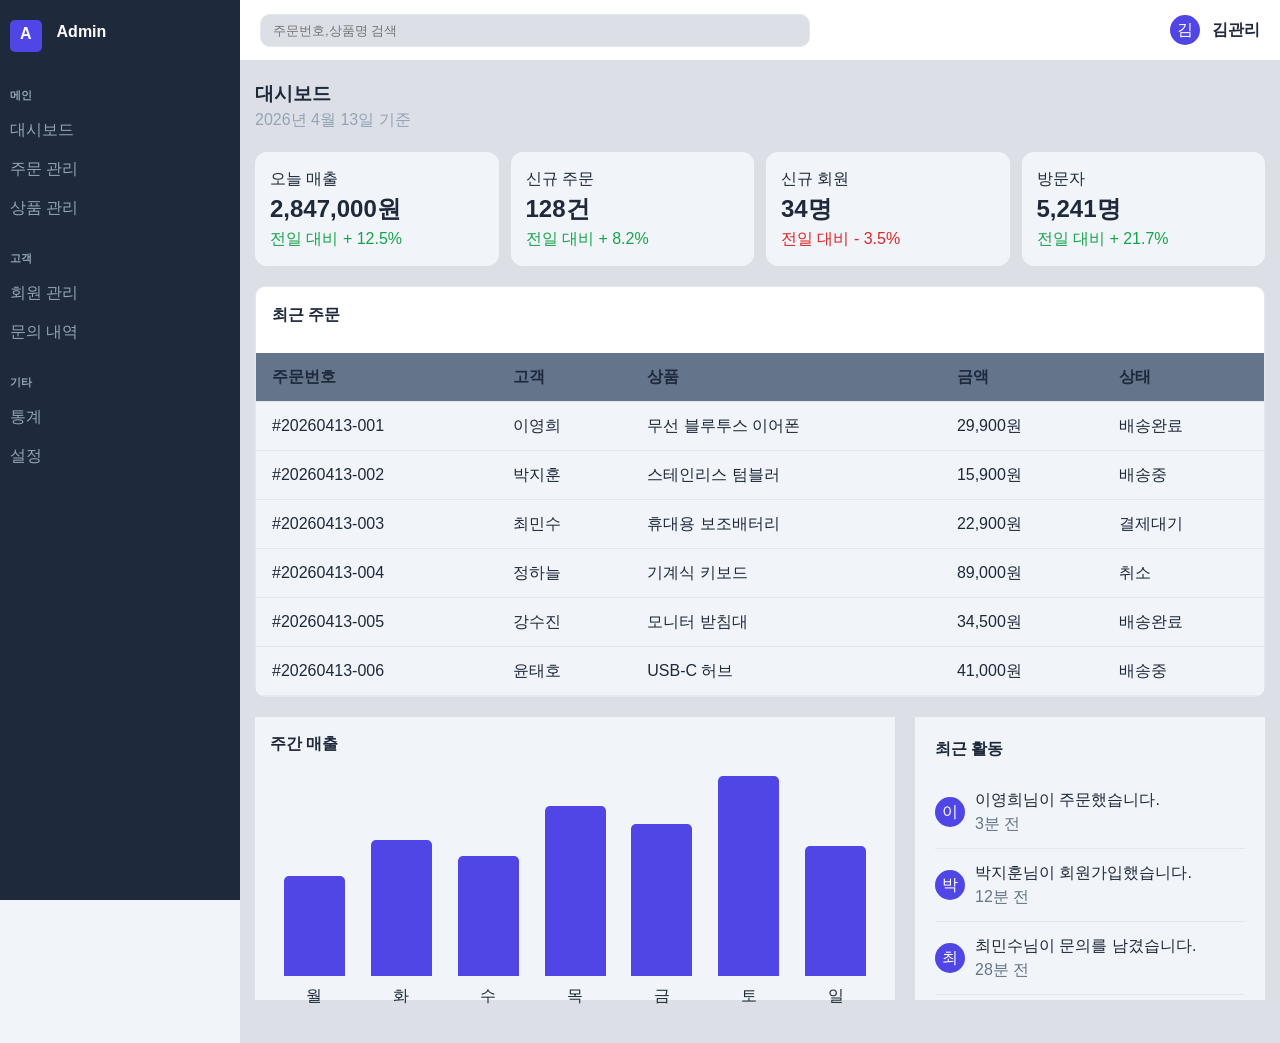
==== index.html @ 8169e764 "Rename index01.html to index.html" ====
<!doctype html>
<html lang="ko">
  <head>
    <meta charset="UTF-8" />
    <meta
      http-equiv="refresh"
      content="0; url=./ex3/index01.html"
    />
    <title>관리자 대시보드</title>
  </head>

  <body>
    <a href="./ex3/index01.html">관리자 대시보드로 이동</a>
  </body>
</html>
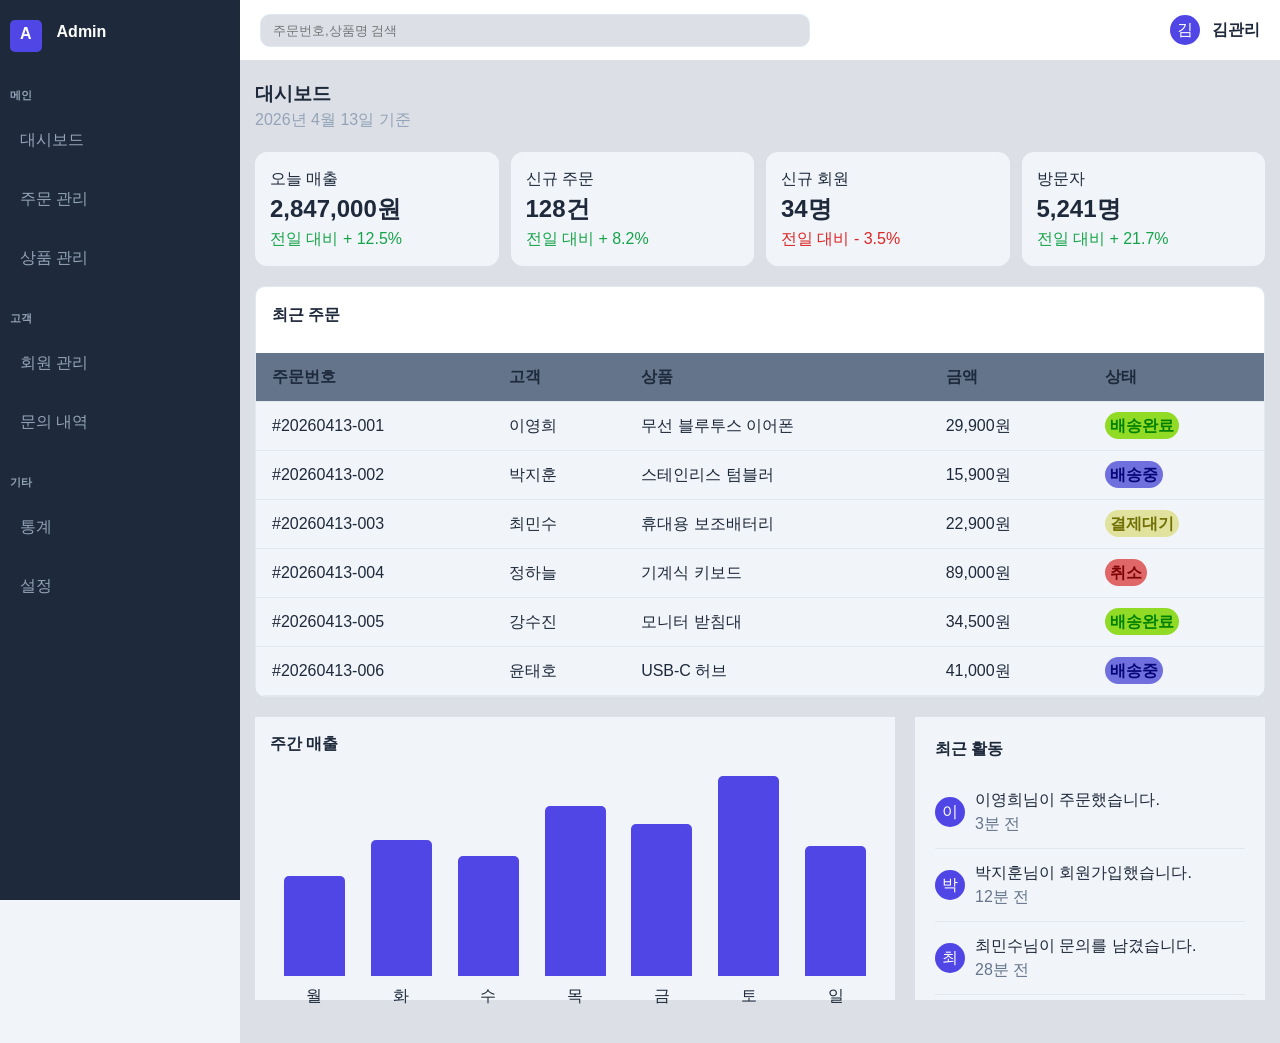
==== commit 5d6f27e7: "Add index.html with redirect to index01.html" ====
--- a/index.html
+++ b/index.html
@@ -6,10 +6,10 @@
       http-equiv="refresh"
       content="0; url=./ex3/index01.html"
     />
-    <title>관리자 대시보드</title>
+    <title>차트</title>
   </head>
 
   <body>
-    <a href="./ex3/index01.html">관리자 대시보드로 이동</a>
+    <a href="./ex3/index01.html">차트</a>
   </body>
 </html>
